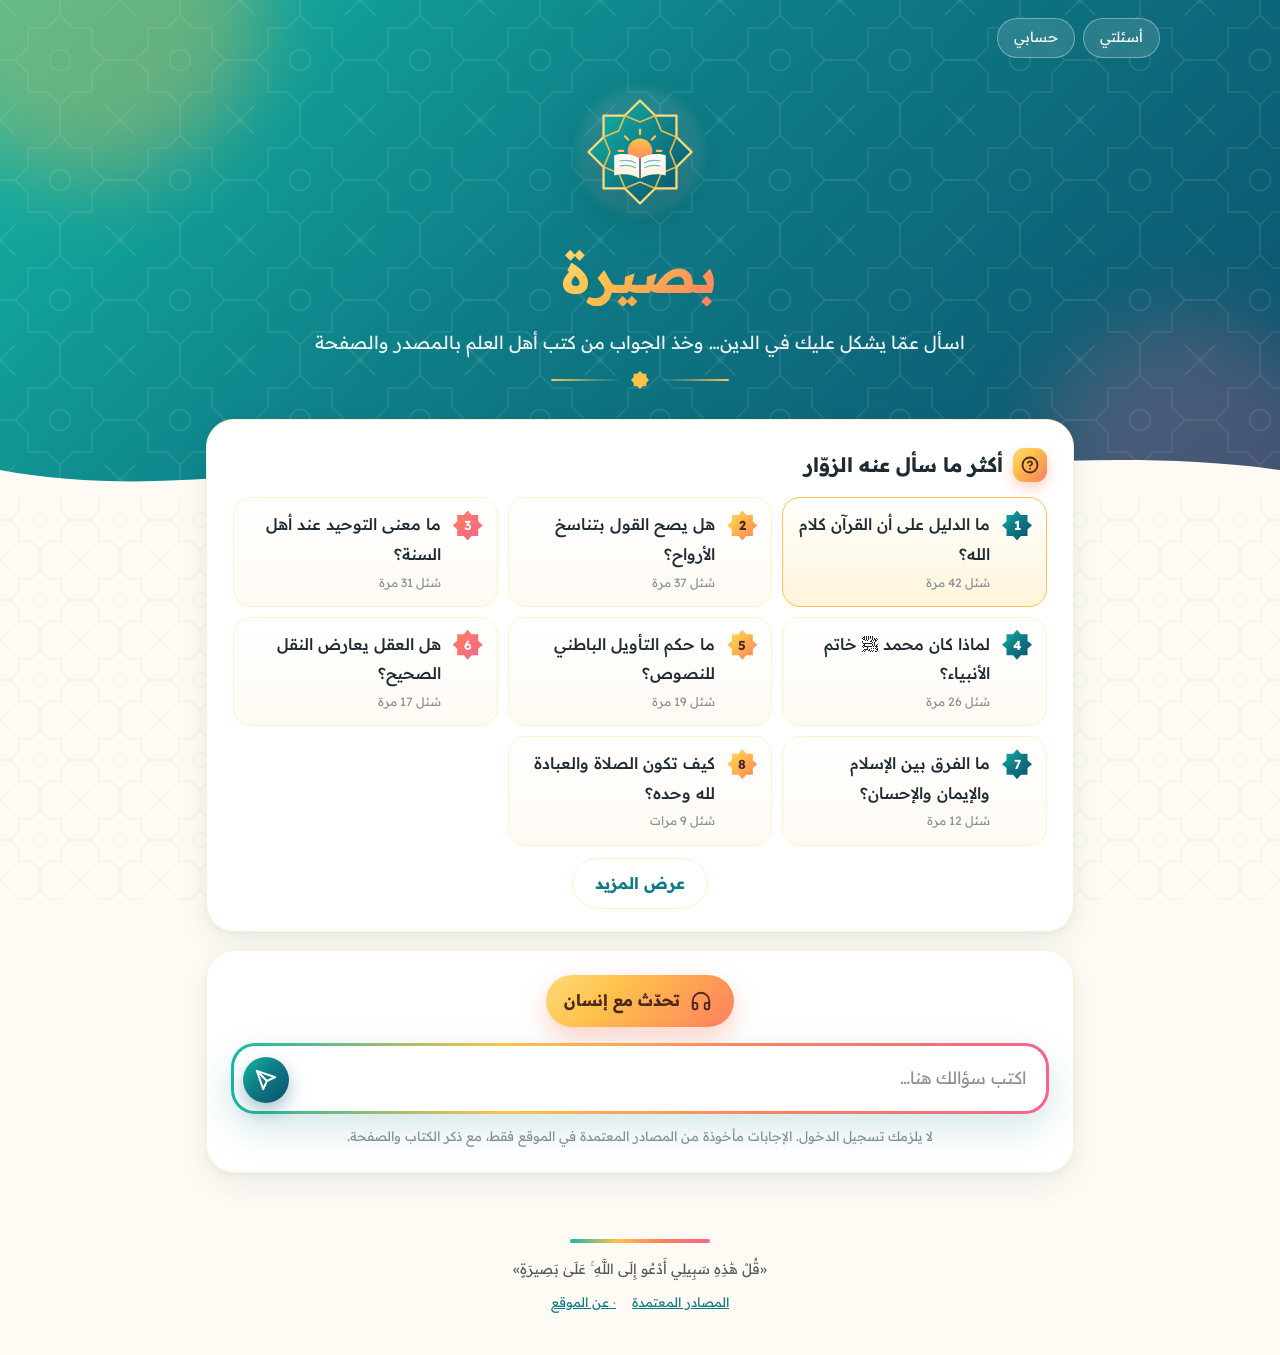
==== index.html @ 1f97b42b "بصيرة: الموقع ولوحة التحكم" ====
<!doctype html>
<html lang="ar" dir="rtl">
<head>
  <meta charset="utf-8">
  <meta name="viewport" content="width=device-width, initial-scale=1">
  <title>بصيرة — أسئلتك في الدين بإجابات من أمهات الكتب</title>
  <meta name="description" content="اسأل عمّا يشكل عليك في الدين، واحصل على إجابة موثّقة من كتب أهل العلم مع ذكر المصدر والصفحة.">
  <meta name="theme-color" content="#0E7C86">
  <link rel="icon" href="assets/favicon.svg" type="image/svg+xml">
  <link rel="preconnect" href="https://fonts.googleapis.com">
  <link rel="preconnect" href="https://fonts.gstatic.com" crossorigin>
  <link id="fontLink" href="https://fonts.googleapis.com/css2?family=Amiri:wght@400;700&family=Readex+Pro:wght@300;400;500;600;700;800&display=swap" rel="stylesheet">
  <link rel="stylesheet" href="css/style.css">
</head>
<body>

<header class="hero">
  <div class="glow a"></div><div class="glow b"></div>
  <nav class="topbar">
    <div class="links">
      <button class="pill-btn" id="btnMine" data-t="mine_btn" data-f="show_mine">أسئلتي</button>
      <button class="pill-btn" id="btnAccount" data-t="account_btn" data-f="accounts">حسابي</button>
    </div>
  </nav>

  <div class="brand">
    <div class="halo"><img class="logo" data-logo src="assets/mark.svg" alt="شعار بصيرة"></div>
    <h1><span data-brand="name">بصيرة</span></h1>
    <p data-brand="tagline">اسأل عمّا يشكل عليك في الدين… وخذ الجواب من كتب أهل العلم بالمصدر والصفحة</p>
    <div class="ornament" aria-hidden="true">
      <i></i>
      <svg viewBox="0 0 80 80"><polygon fill="#FFC24B" points="40.0,0.0 51.7,11.7 68.3,11.7 68.3,28.3 80.0,40.0 68.3,51.7 68.3,68.3 51.7,68.3 40.0,80.0 28.3,68.3 11.7,68.3 11.7,51.7 0.0,40.0 11.7,28.3 11.7,11.7 28.3,11.7"/></svg>
      <i></i>
    </div>
  </div>

  <svg class="wave" viewBox="0 0 1440 70" preserveAspectRatio="none" aria-hidden="true">
    <path fill="#FFFBF4" d="M0,40 C240,80 480,0 720,30 C960,60 1200,10 1440,40 L1440,70 L0,70 Z"/>
  </svg>
</header>

<main>
  <!-- أكثر الأسئلة -->
  <section class="card" aria-labelledby="faqTitle" data-f="show_faq">
    <h2 class="section-title" id="faqTitle">
      <span class="badge">
        <svg width="18" height="18" viewBox="0 0 24 24" fill="none" stroke="currentColor" stroke-width="2.4" stroke-linecap="round"><path d="M9.1 9a3 3 0 0 1 5.8 1c0 2-3 3-3 3"/><path d="M12 17h.01"/><circle cx="12" cy="12" r="10"/></svg>
      </span>
      <span data-t="faq_title">أكثر ما سأل عنه الزوّار</span>
    </h2>
    <ul class="faq-list" id="faqList">
      <li class="empty">جارٍ التحميل…</li>
    </ul>
    <button class="btn ghost more-btn hidden" id="faqMore" data-t="faq_more">عرض المزيد</button>
  </section>

  <!-- السؤال -->
  <section class="card ask-zone" aria-label="اطرح سؤالك">
    <div class="human-row" data-f="human_chat">
      <button class="human-btn" id="btnHuman">
        <svg viewBox="0 0 24 24" fill="none" stroke="currentColor" stroke-width="2" stroke-linecap="round" stroke-linejoin="round"><path d="M3 18v-6a9 9 0 0 1 18 0v6"/><path d="M21 19a2 2 0 0 1-2 2h-1a2 2 0 0 1-2-2v-3a2 2 0 0 1 2-2h3zM3 19a2 2 0 0 0 2 2h1a2 2 0 0 0 2-2v-3a2 2 0 0 0-2-2H3z"/></svg>
        <span data-t="human_btn">تحدّث مع إنسان</span>
      </button>
    </div>

    <form class="search" id="askForm">
      <label for="q" class="sr">اكتب سؤالك</label>
      <textarea id="q" rows="1" maxlength="1000" data-tp="placeholder" placeholder="اكتب سؤالك هنا…" required></textarea>
      <button class="send" id="sendBtn" type="submit" aria-label="إرسال السؤال">
        <svg viewBox="0 0 24 24" fill="none" stroke="currentColor" stroke-width="2.2" stroke-linecap="round" stroke-linejoin="round"><path d="M22 2 11 13"/><path d="M22 2 15 22l-4-9-9-4z"/></svg>
      </button>
    </form>
    <p class="hint" data-t="hint">لا يلزمك تسجيل الدخول. الإجابات مأخوذة من المصادر المعتمدة في الموقع فقط، مع ذكر الكتاب والصفحة.</p>

    <div id="answerArea"></div>
  </section>
</main>

<footer class="site">
  <div class="bar"></div>
  <div data-brand="footer_quote">«قُلْ هَٰذِهِ سَبِيلِي أَدْعُو إِلَى اللَّهِ ۚ عَلَىٰ بَصِيرَةٍ»</div>
  <div class="small footer-note" data-t="footer_note"></div>
  <div class="small"><button id="btnSources" data-t="sources_link" data-f="show_sources">المصادر المعتمدة</button> <button id="btnAbout" data-t="about_link" data-f="show_about">عن الموقع</button></div>
</footer>

<div id="modalRoot"></div>

<script type="module" src="js/app.js"></script>
</body>
</html>
---- css/style.css ----
/* =========================================================
   بصيرة — الهوية البصرية
   ألوان: فيروزي عميق ← زمردي، مع ذهبي مشمس ومرجاني دافئ
   ========================================================= */
:root {
  /* تُضبط هذه الألوان من لوحة المدير، وهذه قيمها الافتراضية */
  --teal-400: #14B8A6;
  --teal-600: #0E7C86;
  --teal-800: #0B4F6C;
  --gold-300: #FFD97A;
  --gold-400: #FFC24B;
  --coral-400: #FF7E5F;
  --rose-400: #F7648B;
  --cream-50: #FFFBF4;
  --ink-900: #1E2B33;

  /* ألوان مشتقة تلقائيًا */
  --teal-950: color-mix(in srgb, var(--teal-800) 80%, black);
  --mint-100: color-mix(in srgb, var(--teal-400) 16%, white);
  --cream-100: color-mix(in srgb, var(--gold-300) 28%, white);
  --line: color-mix(in srgb, var(--gold-300) 38%, white);
  --ink-600: color-mix(in srgb, var(--ink-900) 78%, white);
  --ink-400: color-mix(in srgb, var(--ink-900) 52%, white);
  --on-sun: color-mix(in srgb, var(--coral-400) 30%, black);

  --g-sea: linear-gradient(135deg, var(--teal-400) 0%, var(--teal-600) 45%, var(--teal-800) 100%);
  --g-sun: linear-gradient(135deg, var(--gold-300) 0%, var(--gold-400) 35%, var(--coral-400) 100%);
  --g-joy: linear-gradient(90deg, var(--teal-400), var(--gold-400), var(--coral-400), var(--rose-400));

  --radius-lg: 28px;
  --radius-md: calc(var(--radius-lg) * .64);
  --radius-sm: calc(var(--radius-lg) * .43);
  --shadow-1: 0 2px 6px rgba(11, 79, 108, .06), 0 12px 32px rgba(11, 79, 108, .08);
  --shadow-2: 0 18px 50px rgba(11, 79, 108, .18);
  --font: "Readex Pro", "Noto Sans Arabic", Tahoma, sans-serif;
  --font-quote: "Amiri", "Noto Naskh Arabic", serif;
  --pattern-opacity: .07;
}

* { box-sizing: border-box; }
html { scroll-behavior: smooth; }
body {
  margin: 0;
  font-family: var(--font);
  color: var(--ink-900);
  background: var(--cream-50);
  line-height: 1.85;
  -webkit-font-smoothing: antialiased;
}
body::before { /* الزخرفة الهندسية الخلفية */
  content: "";
  position: fixed; inset: 0; z-index: -1;
  background: url("../assets/pattern.svg") repeat;
  background-size: 80px;
  opacity: var(--pattern-opacity);
}
button, input, textarea { font: inherit; color: inherit; }
a { color: var(--teal-600); }
.hidden { display: none !important; }
.sr { position: absolute; width: 1px; height: 1px; overflow: hidden; clip: rect(0 0 0 0); }

/* ---------- الترويسة ---------- */
.hero {
  position: relative;
  background: var(--g-sea);
  color: #fff;
  padding: 18px 20px 110px;
  overflow: hidden;
  isolation: isolate;
}
.hero::before { /* زخرفة ذهبية شفافة فوق التدرج */
  content: "";
  position: absolute; inset: 0; z-index: -1;
  background: url("../assets/pattern.svg") repeat;
  background-size: 120px;
  filter: brightness(0) invert(1);
  opacity: .09;
}
.hero .glow {
  position: absolute; z-index: -1; border-radius: 50%; filter: blur(40px); opacity: .55;
}
.hero .glow.a { width: 340px; height: 340px; background: var(--gold-400); top: -160px; left: -80px; opacity: .35; }
.hero .glow.b { width: 300px; height: 300px; background: var(--rose-400); bottom: -120px; right: -60px; opacity: .25; }
.hero .wave { position: absolute; bottom: -1px; left: 0; width: 100%; height: 70px; }

.topbar {
  display: flex; justify-content: space-between; align-items: center;
  max-width: 1040px; margin: 0 auto;
}
.topbar .links { display: flex; gap: 8px; }
.pill-btn {
  border: 1px solid rgba(255, 255, 255, .35);
  background: rgba(255, 255, 255, .12);
  color: #fff; border-radius: 999px; padding: 6px 16px;
  cursor: pointer; font-size: 14px; backdrop-filter: blur(6px);
  transition: background .2s;
}
.pill-btn:hover { background: rgba(255, 255, 255, .25); }

.brand { text-align: center; margin: 26px auto 0; max-width: 680px; }
.brand .halo {
  width: calc(var(--logo-size, 112px) + 24px); height: calc(var(--logo-size, 112px) + 24px); margin: 0 auto 6px; border-radius: 50%; display: grid; place-items: center;
  background: radial-gradient(circle, rgba(255,255,255,.28) 0%, rgba(255,255,255,.08) 60%, transparent 72%);
}
.brand .logo {
  width: var(--logo-size, 112px); height: var(--logo-size, 112px); display: block;
  filter: drop-shadow(0 10px 22px rgba(0, 0, 0, .25));
  animation: float 6s ease-in-out infinite;
}
.brand h1 { margin: 0; font-size: clamp(34px, 6vw, 52px); font-weight: 800; letter-spacing: .5px; }
.brand h1 span {
  background: var(--g-sun); -webkit-background-clip: text; background-clip: text; color: transparent;
}
.brand p { margin: 4px 0 0; font-size: clamp(15px, 2.4vw, 18px); opacity: .92; }
.ornament { display: flex; align-items: center; justify-content: center; gap: 10px; margin: 12px 0 0; }
.ornament i { height: 2px; width: 70px; background: linear-gradient(90deg, transparent, var(--gold-400)); border-radius: 2px; }
.ornament i:last-child { transform: scaleX(-1); }
.ornament svg { width: 18px; height: 18px; }

@keyframes float { 50% { transform: translateY(-6px) rotate(4deg); } }

/* ---------- المحتوى ---------- */
main { max-width: 900px; margin: -80px auto 40px; padding: 0 16px; position: relative; }
.card {
  background: #fff; border-radius: var(--radius-lg); box-shadow: var(--shadow-1);
  border: 1px solid var(--line); padding: 26px 26px 22px;
}
.card + .card { margin-top: 18px; }
.section-title { display: flex; align-items: center; gap: 10px; margin: 0 0 14px; font-size: 20px; }
.section-title .badge {
  width: 34px; height: 34px; display: grid; place-items: center; border-radius: 11px;
  background: var(--g-sun); color: var(--on-sun); box-shadow: 0 6px 14px rgba(255, 126, 95, .35);
}
.muted { color: var(--ink-600); }
.small { font-size: 13px; }

/* الأسئلة الشائعة */
.faq-list { list-style: none; margin: 0; padding: 0; display: grid; grid-template-columns: repeat(auto-fill, minmax(260px, 1fr)); gap: 10px; }
.faq-item button {
  width: 100%; text-align: right; cursor: pointer;
  display: flex; gap: 12px; align-items: flex-start;
  background: linear-gradient(180deg, #fff, var(--cream-50));
  border: 1px solid var(--line); border-radius: var(--radius-md);
  padding: 12px 14px; transition: transform .15s, box-shadow .15s, border-color .15s;
}
.faq-item button:hover { transform: translateY(-2px); box-shadow: var(--shadow-1); border-color: var(--gold-300); }
.faq-item .star {
  flex: 0 0 30px; height: 30px; display: grid; place-items: center; font-size: 13px; font-weight: 700; color: #fff;
  background: var(--g-sea);
  clip-path: polygon(50% 0, 63% 15%, 85% 15%, 85% 37%, 100% 50%, 85% 63%, 85% 85%, 63% 85%, 50% 100%, 37% 85%, 15% 85%, 15% 63%, 0 50%, 15% 37%, 15% 15%, 37% 15%);
}
.faq-item:nth-child(3n+2) .star { background: var(--g-sun); color: var(--on-sun); }
.faq-item:nth-child(3n) .star { background: linear-gradient(135deg, var(--coral-400), var(--rose-400)); }
.faq-item .q { font-weight: 500; line-height: 1.6; }
.faq-item .count { display: block; font-size: 12px; color: var(--ink-400); margin-top: 2px; }
.faq-item.featured button { border-color: var(--gold-400); background: linear-gradient(180deg, #fff, var(--cream-100)); }
.more-btn { margin: 12px auto 0; display: block; }
.empty { text-align: center; padding: 18px; color: var(--ink-400); }

/* منطقة السؤال */
.ask-zone { margin-top: 18px; padding: 24px; }
.human-btn {
  display: inline-flex; align-items: center; gap: 10px;
  border: 0; cursor: pointer; border-radius: 999px; padding: 11px 22px 11px 18px;
  background: var(--g-sun); color: var(--on-sun); font-weight: 700; font-size: 16px;
  box-shadow: 0 10px 24px rgba(255, 126, 95, .35);
  transition: transform .15s, box-shadow .15s;
}
.human-btn:hover { transform: translateY(-2px); box-shadow: 0 14px 30px rgba(255, 126, 95, .45); }
.human-btn svg { width: 22px; height: 22px; }
.human-row { display: flex; justify-content: center; margin-bottom: 16px; }

.search {
  position: relative; display: flex; gap: 8px; align-items: flex-end;
  padding: 3px; border-radius: 24px; background: var(--g-joy);
  box-shadow: 0 14px 36px rgba(14, 124, 134, .18);
}
.search textarea {
  flex: 1; border: 0; outline: 0; resize: none; min-height: 64px; max-height: 220px;
  padding: 18px 20px; border-radius: 21px 21px 21px 21px; background: #fff; font-size: 17px; line-height: 1.7;
}
.search textarea::placeholder { color: var(--ink-400); }
.search .send {
  position: absolute; left: 12px; bottom: 11px;
  width: 46px; height: 46px; border-radius: 50%; border: 0; cursor: pointer;
  background: var(--g-sea); color: #fff; display: grid; place-items: center;
  box-shadow: 0 8px 18px rgba(11, 79, 108, .35); transition: transform .15s;
}
.search .send:hover { transform: scale(1.06); }
.search .send:disabled { opacity: .6; cursor: wait; }
.search .send svg { width: 22px; height: 22px; transform: scaleX(-1); }
.search textarea { padding-left: 70px; }
.hint { text-align: center; margin: 10px 0 0; font-size: 13px; color: var(--ink-400); }

/* الإجابة */
.answer { margin-top: 20px; animation: rise .35s ease-out; }
@keyframes rise { from { opacity: 0; transform: translateY(8px); } }
.answer .question { font-weight: 700; color: var(--teal-800); font-size: 18px; margin: 0 0 8px; }
.answer .body { font-size: 17px; white-space: pre-wrap; }
.answer .body sup a {
  text-decoration: none; font-size: 12px; font-weight: 700; color: #fff; background: var(--teal-600);
  border-radius: 6px; padding: 0 5px; margin: 0 1px;
}
.answer.notfound .body { color: var(--ink-600); }
.cites { margin-top: 16px; display: grid; gap: 8px; }
.cite {
  border: 1px solid var(--line); border-radius: var(--radius-sm); background: var(--cream-50);
  overflow: hidden;
}
.cite summary {
  cursor: pointer; padding: 10px 14px; display: flex; gap: 10px; align-items: center; list-style: none;
}
.cite summary::-webkit-details-marker { display: none; }
.cite .n {
  flex: 0 0 26px; height: 26px; border-radius: 8px; display: grid; place-items: center;
  background: var(--g-sea); color: #fff; font-size: 13px; font-weight: 700;
}
.cite .ref { font-weight: 600; color: var(--teal-800); }
.cite .ref small { font-weight: 400; color: var(--ink-600); }
.cite blockquote {
  margin: 0; padding: 12px 16px 14px; border-top: 1px dashed var(--line);
  font-family: var(--font-quote); font-size: 19px; line-height: 2; background: #fff;
}
.disclaimer {
  margin-top: 14px; padding: 10px 14px; border-radius: var(--radius-sm);
  background: var(--mint-100); color: var(--teal-950); font-size: 13.5px;
}

.loading { display: flex; align-items: center; gap: 12px; color: var(--ink-600); margin-top: 20px; }
.loading .dots { display: flex; gap: 5px; }
.loading .dots i { width: 9px; height: 9px; border-radius: 50%; background: var(--teal-400); animation: bounce 1s infinite; }
.loading .dots i:nth-child(2) { background: var(--gold-400); animation-delay: .15s; }
.loading .dots i:nth-child(3) { background: var(--coral-400); animation-delay: .3s; }
@keyframes bounce { 50% { transform: translateY(-7px); } }

/* ---------- النوافذ ---------- */
.overlay {
  position: fixed; inset: 0; z-index: 50; background: rgba(7, 59, 76, .45); backdrop-filter: blur(4px);
  display: grid; place-items: center; padding: 16px; animation: fade .2s;
}
@keyframes fade { from { opacity: 0; } }
.sheet {
  width: min(560px, 100%); max-height: min(720px, 92vh); display: flex; flex-direction: column;
  background: #fff; border-radius: var(--radius-lg); box-shadow: var(--shadow-2); overflow: hidden;
}
.sheet header {
  background: var(--g-sea); color: #fff; padding: 16px 20px; display: flex; align-items: center; gap: 12px;
}
.sheet header h2 { margin: 0; font-size: 18px; flex: 1; }
.sheet header .x { background: rgba(255, 255, 255, .15); border: 0; color: #fff; width: 34px; height: 34px; border-radius: 50%; cursor: pointer; font-size: 18px; }
.sheet .content { padding: 20px; overflow: auto; flex: 1; }
.sheet footer { padding: 12px 16px; border-top: 1px solid var(--line); background: var(--cream-50); }

.field { display: grid; gap: 6px; margin-bottom: 12px; }
.field label { font-weight: 600; font-size: 14px; }
.input, .textarea {
  width: 100%; border: 1.5px solid var(--line); border-radius: var(--radius-sm); padding: 11px 14px; background: #fff; outline: 0;
  transition: border-color .15s, box-shadow .15s;
}
.input:focus, .textarea:focus { border-color: var(--teal-400); box-shadow: 0 0 0 4px rgba(20, 184, 166, .15); }
.textarea { min-height: 120px; resize: vertical; }
.btn {
  border: 0; cursor: pointer; border-radius: 999px; padding: 10px 22px; font-weight: 700;
  background: var(--g-sea); color: #fff; box-shadow: 0 8px 18px rgba(11, 79, 108, .25);
}
.btn.sun { background: var(--g-sun); color: var(--on-sun); box-shadow: 0 8px 18px rgba(255, 126, 95, .3); }
.btn.ghost { background: transparent; color: var(--teal-600); box-shadow: none; border: 1.5px solid var(--line); }
.btn:disabled { opacity: .6; cursor: wait; }
.row { display: flex; gap: 8px; flex-wrap: wrap; align-items: center; }
.note { padding: 12px 14px; border-radius: var(--radius-sm); background: var(--cream-100); font-size: 14.5px; }
.note.ok { background: var(--mint-100); }
.error { color: #C2410C; font-size: 14px; }
.tabs { display: flex; gap: 6px; margin-bottom: 14px; }
.tabs button { flex: 1; border: 1.5px solid var(--line); background: #fff; border-radius: 999px; padding: 8px; cursor: pointer; }
.tabs button.on { background: var(--g-sea); color: #fff; border-color: transparent; }

/* ---------- المحادثة ---------- */
.chat-log { display: flex; flex-direction: column; gap: 8px; min-height: 240px; }
.msg { max-width: 82%; padding: 9px 14px; border-radius: 18px; white-space: pre-wrap; word-wrap: break-word; line-height: 1.7; }
.msg.me { align-self: flex-start; background: var(--g-sea); color: #fff; border-bottom-right-radius: 6px; }
.msg.them { align-self: flex-end; background: var(--cream-100); border-bottom-left-radius: 6px; }
.msg.sys { align-self: center; background: transparent; color: var(--ink-600); font-size: 13.5px; text-align: center; }
.msg .who { display: block; font-size: 11.5px; opacity: .75; margin-bottom: 2px; }
.composer { display: flex; gap: 8px; }
.composer textarea { flex: 1; min-height: 46px; max-height: 120px; resize: none; }
.waiting { text-align: center; padding: 8px 0 14px; }
.ring {
  width: 74px; height: 74px; margin: 0 auto 8px; border-radius: 50%; position: relative;
  background: conic-gradient(var(--teal-400) var(--p, 0%), var(--cream-100) 0);
  display: grid; place-items: center;
}
.ring::after { content: ""; position: absolute; inset: 7px; background: #fff; border-radius: 50%; }
.ring span { position: relative; z-index: 1; font-weight: 700; color: var(--teal-800); font-variant-numeric: tabular-nums; }

/* قائمة أسئلتي */
.hist { list-style: none; padding: 0; margin: 0; display: grid; gap: 10px; }
.hist li { border: 1px solid var(--line); border-radius: var(--radius-sm); padding: 10px 14px; }
.hist .t { font-weight: 600; }
.hist .d { font-size: 12px; color: var(--ink-400); }
.tag { display: inline-block; font-size: 12px; border-radius: 999px; padding: 1px 10px; background: var(--cream-100); color: var(--ink-600); }
.tag.ok { background: var(--mint-100); color: var(--teal-800); }

/* ---------- التذييل ---------- */
footer.site {
  text-align: center; padding: 26px 16px 40px; color: var(--ink-600); font-size: 14px;
}
footer.site .bar { height: 4px; width: 140px; margin: 0 auto 14px; border-radius: 4px; background: var(--g-joy); }
footer.site button { background: none; border: 0; color: var(--teal-600); cursor: pointer; text-decoration: underline; }

.toast {
  position: fixed; bottom: 20px; left: 50%; transform: translateX(-50%); z-index: 60;
  background: var(--teal-950); color: #fff; padding: 10px 20px; border-radius: 999px; box-shadow: var(--shadow-2);
  animation: rise .25s;
}

@media (max-width: 600px) {
  .card { padding: 18px 16px; border-radius: 22px; }
  .hero { padding-bottom: 100px; }
  .faq-list { grid-template-columns: 1fr; }
  .search textarea { font-size: 16px; }
}
@media (prefers-reduced-motion: reduce) {
  *, *::before, *::after { animation: none !important; transition: none !important; }
}

/* خيارات التخصيص */
body.no-pattern::before, body.no-pattern .hero::before { display: none; }
body.no-glow .hero .glow { display: none; }
body.no-anim *, body.no-anim *::before, body.no-anim *::after { animation: none !important; transition: none !important; }
.hero .wave path { fill: var(--cream-50); }
.brand .logo { object-fit: contain; }
.footer-note { margin-top: 6px; }
footer.site .small button + button::before { content: "· "; color: var(--ink-400); }
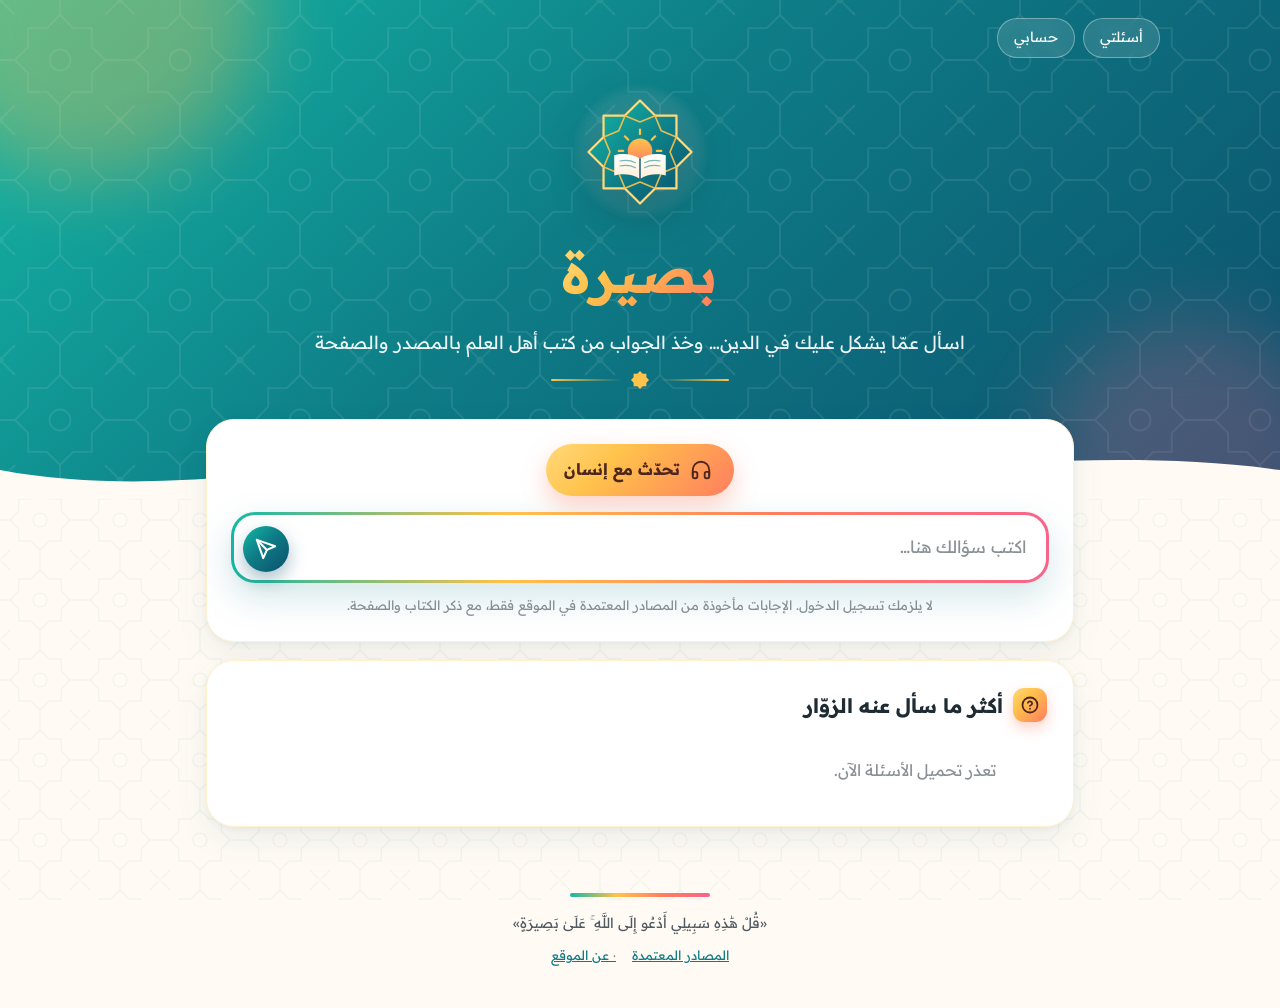
==== commit c2e608db: "مربع السؤال تحت الشعار وزر استزد من الإجابة" ====
--- a/index.html
+++ b/index.html
@@ -40,20 +40,6 @@
 </header>
 
 <main>
-  <!-- أكثر الأسئلة -->
-  <section class="card" aria-labelledby="faqTitle" data-f="show_faq">
-    <h2 class="section-title" id="faqTitle">
-      <span class="badge">
-        <svg width="18" height="18" viewBox="0 0 24 24" fill="none" stroke="currentColor" stroke-width="2.4" stroke-linecap="round"><path d="M9.1 9a3 3 0 0 1 5.8 1c0 2-3 3-3 3"/><path d="M12 17h.01"/><circle cx="12" cy="12" r="10"/></svg>
-      </span>
-      <span data-t="faq_title">أكثر ما سأل عنه الزوّار</span>
-    </h2>
-    <ul class="faq-list" id="faqList">
-      <li class="empty">جارٍ التحميل…</li>
-    </ul>
-    <button class="btn ghost more-btn hidden" id="faqMore" data-t="faq_more">عرض المزيد</button>
-  </section>
-
   <!-- السؤال -->
   <section class="card ask-zone" aria-label="اطرح سؤالك">
     <div class="human-row" data-f="human_chat">
@@ -74,6 +60,20 @@
 
     <div id="answerArea"></div>
   </section>
+
+  <!-- أكثر الأسئلة -->
+  <section class="card" aria-labelledby="faqTitle" data-f="show_faq">
+    <h2 class="section-title" id="faqTitle">
+      <span class="badge">
+        <svg width="18" height="18" viewBox="0 0 24 24" fill="none" stroke="currentColor" stroke-width="2.4" stroke-linecap="round"><path d="M9.1 9a3 3 0 0 1 5.8 1c0 2-3 3-3 3"/><path d="M12 17h.01"/><circle cx="12" cy="12" r="10"/></svg>
+      </span>
+      <span data-t="faq_title">أكثر ما سأل عنه الزوّار</span>
+    </h2>
+    <ul class="faq-list" id="faqList">
+      <li class="empty">جارٍ التحميل…</li>
+    </ul>
+    <button class="btn ghost more-btn hidden" id="faqMore" data-t="faq_more">عرض المزيد</button>
+  </section>
 </main>
 
 <footer class="site">
--- a/css/style.css
+++ b/css/style.css
@@ -158,7 +158,8 @@
 .empty { text-align: center; padding: 18px; color: var(--ink-400); }
 
 /* منطقة السؤال */
-.ask-zone { margin-top: 18px; padding: 24px; }
+.ask-zone { padding: 24px; }
+.ask-zone + .card { margin-top: 18px; }
 .human-btn {
   display: inline-flex; align-items: center; gap: 10px;
   border: 0; cursor: pointer; border-radius: 999px; padding: 11px 22px 11px 18px;
@@ -331,3 +332,30 @@
 .brand .logo { object-fit: contain; }
 .footer-note { margin-top: 6px; }
 footer.site .small button + button::before { content: "· "; color: var(--ink-400); }
+
+/* أزرار إعادة الصياغة */
+.rewrite { display: flex; gap: 8px; flex-wrap: wrap; margin: 14px 0 4px; }
+.chip {
+  border: 1.5px solid var(--line); background: #fff; color: var(--teal-800); cursor: pointer;
+  border-radius: 999px; padding: 6px 16px; font-size: 14px; font-weight: 600; transition: all .15s;
+}
+.chip:hover { border-color: var(--teal-400); }
+.chip.on { background: var(--g-sea); color: #fff; border-color: transparent; }
+.chip:disabled { opacity: .7; cursor: wait; }
+
+.related-note { margin: 0 0 10px; padding: 8px 12px; border-radius: var(--radius-sm); background: var(--cream-100); font-size: 14px; color: var(--ink-600); }
+.cite .raw { margin: 0; border-top: 1px dashed var(--line); background: var(--cream-50); }
+.cite .raw summary { padding: 8px 16px; font-size: 12.5px; color: var(--ink-400); cursor: pointer; }
+.cite .raw-text { padding: 4px 16px 12px; font-size: 13.5px; color: var(--ink-600); line-height: 1.9; }
+
+/* «استزد من الإجابة» */
+.more-row { display: flex; justify-content: center; margin-top: 16px; }
+.more-btn-answer {
+  display: inline-flex; align-items: center; gap: 8px; cursor: pointer;
+  border: 1.5px dashed var(--teal-400); background: var(--mint-100); color: var(--teal-800);
+  border-radius: 999px; padding: 9px 22px; font-weight: 700; font-size: 15px; transition: all .15s;
+}
+.more-btn-answer:hover { background: #fff; border-style: solid; }
+.more-btn-answer:disabled { opacity: .7; cursor: wait; }
+.more-block { margin-top: 18px; padding-top: 16px; border-top: 2px dotted var(--line); animation: rise .35s ease-out; }
+.more-block h4 { margin: 0 0 8px; color: var(--teal-800); font-size: 16px; }
